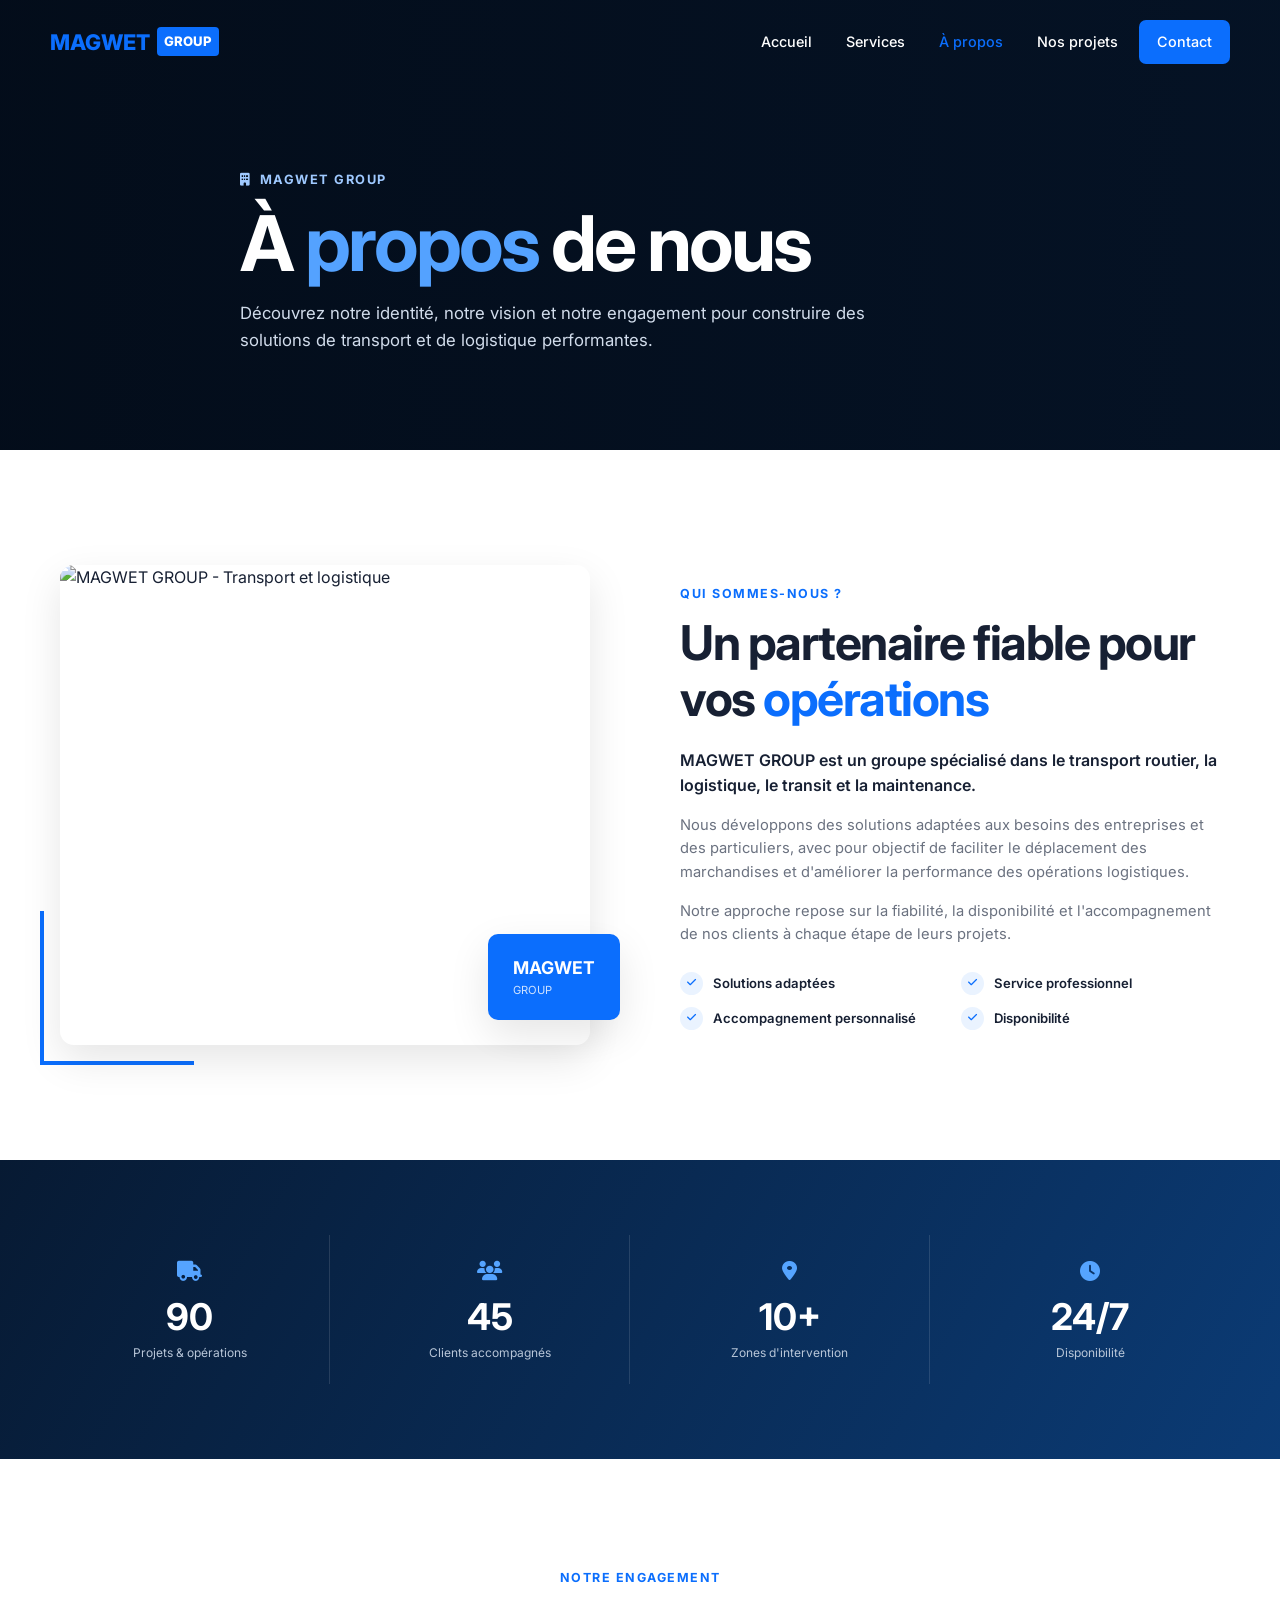
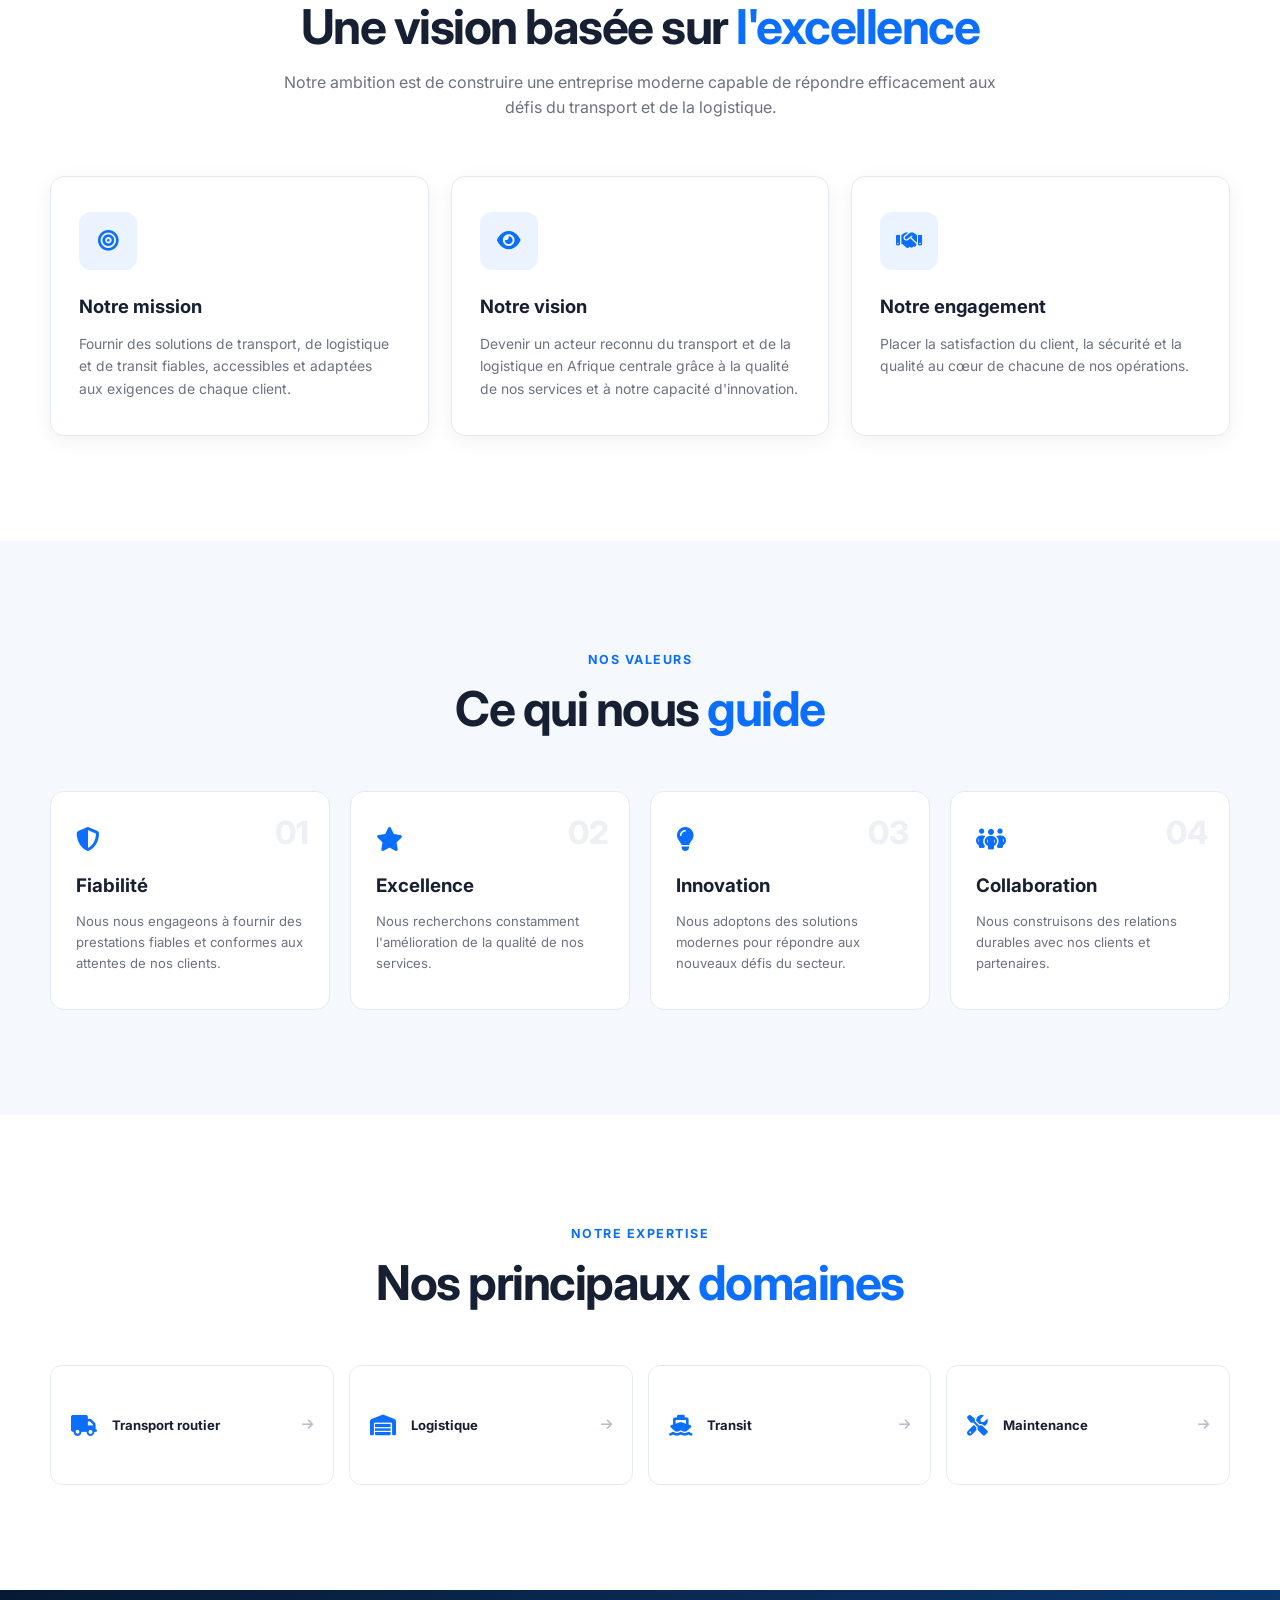
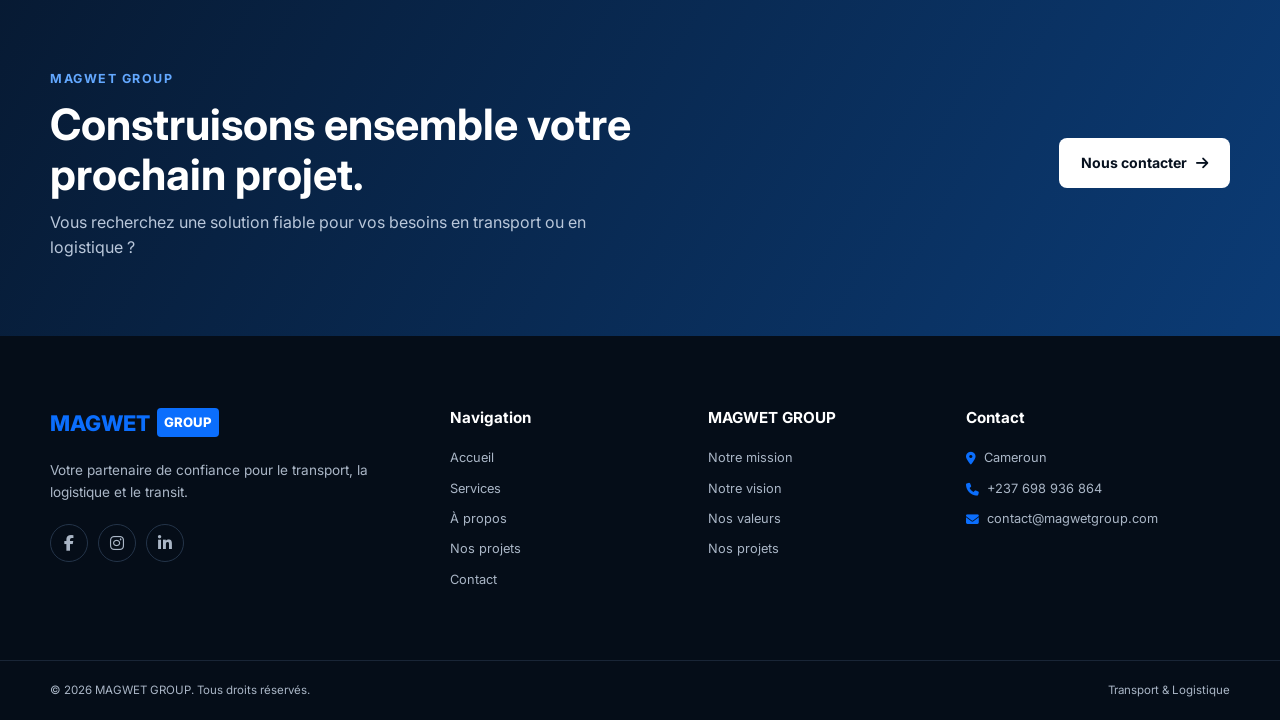
==== a-propos.html @ c66a9881 "Ajout des nouvelles modifications" ====
<!doctype html>

<html lang="fr">
  <head>
    <meta charset="UTF-8" />
    <meta name="viewport" content="width=device-width, initial-scale=1.0" />

    <title>À propos | MAGWET GROUP</title>

    <meta name="description" content="Découvrez MAGWET GROUP, son histoire, ses valeurs et son expertise dans le transport, la logistique, le transit et la maintenance en Afrique centrale." />

    <!-- Google Fonts -->
    <link rel="preconnect" href="https://fonts.googleapis.com" />
    <link rel="preconnect" href="https://fonts.gstatic.com" crossorigin />

    <link href="https://fonts.googleapis.com/css2?family=Inter:wght@400;500;600;700;800&display=swap" rel="stylesheet" />

    <!-- Font Awesome -->
    <link rel="stylesheet" href="https://cdnjs.cloudflare.com/ajax/libs/font-awesome/6.5.2/css/all.min.css" />

    <!-- AOS -->
    <link rel="stylesheet" href="https://unpkg.com/aos@2.3.1/dist/aos.css" />

    <!-- CSS -->
    <link rel="stylesheet" href="assets/css/apropos.css" />
  </head>

  <body>
    <!-- ================= HEADER ================= -->

    <header class="site-header" id="siteHeader">
      <div class="container header-inner">
        <a href="index.html" class="brand">
          <span class="brand-main"> MAGWET </span>

          <span class="brand-sub"> GROUP </span>
        </a>

        <button class="nav-toggle" id="navToggle" aria-label="Ouvrir le menu" aria-expanded="false">
          <i class="fas fa-bars"></i>
        </button>

        <nav class="main-nav">
          <ul class="nav-list" id="navList">
            <li>
              <a href="index.html" class="nav-link"> Accueil </a>
            </li>

            <li>
              <a href="services.html" class="nav-link"> Services </a>
            </li>

            <li>
              <a href="a-propos.html" class="nav-link active"> À propos </a>
            </li>

            <li>
              <a href="nosprojets.html" class="nav-link"> Nos projets </a>
            </li>

            <li>
              <a href="contact.html" class="nav-link nav-contact"> Contact </a>
            </li>
          </ul>
        </nav>
      </div>
    </header>

    <!-- ================= HERO ================= -->

    <section class="page-hero">
      <div class="page-hero-overlay"></div>

      <div class="container page-hero-content" data-aos="fade-up">
        <span class="hero-tag">
          <i class="fas fa-building"></i>

          MAGWET GROUP
        </span>

        <h1>À <span>propos</span> de nous</h1>

        <p>Découvrez notre identité, notre vision et notre engagement pour construire des solutions de transport et de logistique performantes.</p>
      </div>
    </section>

    <!-- ================= PRESENTATION ================= -->

    <main>
      <section class="about-intro section">
        <div class="container about-grid">
          <!-- IMAGE -->

          <div class="about-image" data-aos="fade-right">
            <img src="image/WhatsApp Image 2026-08-10 at 13.00.19.jpeg" alt="MAGWET GROUP - Transport et logistique" loading="lazy" />

            <div class="experience-card">
              <strong> MAGWET </strong>

              <span> GROUP </span>
            </div>
          </div>

          <!-- TEXT -->

          <div class="about-content" data-aos="fade-left">
            <span class="section-tag"> Qui sommes-nous ? </span>

            <h2>Un partenaire fiable pour vos <span>opérations</span></h2>

            <p class="lead">MAGWET GROUP est un groupe spécialisé dans le transport routier, la logistique, le transit et la maintenance.</p>

            <p>Nous développons des solutions adaptées aux besoins des entreprises et des particuliers, avec pour objectif de faciliter le déplacement des marchandises et d'améliorer la performance des opérations logistiques.</p>

            <p>Notre approche repose sur la fiabilité, la disponibilité et l'accompagnement de nos clients à chaque étape de leurs projets.</p>

            <div class="about-highlights">
              <div class="highlight">
                <i class="fas fa-check"></i>

                <span> Solutions adaptées </span>
              </div>

              <div class="highlight">
                <i class="fas fa-check"></i>

                <span> Service professionnel </span>
              </div>

              <div class="highlight">
                <i class="fas fa-check"></i>

                <span> Accompagnement personnalisé </span>
              </div>

              <div class="highlight">
                <i class="fas fa-check"></i>

                <span> Disponibilité </span>
              </div>
            </div>
          </div>
        </div>
      </section>

      <!-- ================= CHIFFRES ================= -->

      <section class="numbers-section">
        <div class="container numbers-grid">
          <div class="number-card" data-aos="fade-up">
            <div class="number-icon">
              <i class="fas fa-truck"></i>
            </div>

            <strong class="counter" data-target="100"> 0 </strong>

            <span> Projets & opérations </span>
          </div>

          <div class="number-card" data-aos="fade-up" data-aos-delay="100">
            <div class="number-icon">
              <i class="fas fa-users"></i>
            </div>

            <strong class="counter" data-target="50"> 0 </strong>

            <span> Clients accompagnés </span>
          </div>

          <div class="number-card" data-aos="fade-up" data-aos-delay="200">
            <div class="number-icon">
              <i class="fas fa-location-dot"></i>
            </div>

            <strong class="counter" data-target="10"> 0 </strong>

            <span> Zones d'intervention </span>
          </div>

          <div class="number-card" data-aos="fade-up" data-aos-delay="300">
            <div class="number-icon">
              <i class="fas fa-clock"></i>
            </div>

            <strong> 24/7 </strong>

            <span> Disponibilité </span>
          </div>
        </div>
      </section>

      <!-- ================= MISSION / VISION ================= -->

      <section class="mission section">
        <div class="container">
          <div class="section-heading" data-aos="fade-up">
            <span class="section-tag"> Notre engagement </span>

            <h2>
              Une vision basée sur
              <span>l'excellence</span>
            </h2>

            <p>Notre ambition est de construire une entreprise moderne capable de répondre efficacement aux défis du transport et de la logistique.</p>
          </div>

          <div class="mission-grid">
            <!-- MISSION -->

            <article class="mission-card" data-aos="fade-up">
              <div class="mission-icon">
                <i class="fas fa-bullseye"></i>
              </div>

              <h3>Notre mission</h3>

              <p>Fournir des solutions de transport, de logistique et de transit fiables, accessibles et adaptées aux exigences de chaque client.</p>
            </article>

            <!-- VISION -->

            <article class="mission-card" data-aos="fade-up" data-aos-delay="100">
              <div class="mission-icon">
                <i class="fas fa-eye"></i>
              </div>

              <h3>Notre vision</h3>

              <p>Devenir un acteur reconnu du transport et de la logistique en Afrique centrale grâce à la qualité de nos services et à notre capacité d'innovation.</p>
            </article>

            <!-- ENGAGEMENT -->

            <article class="mission-card" data-aos="fade-up" data-aos-delay="200">
              <div class="mission-icon">
                <i class="fas fa-handshake"></i>
              </div>

              <h3>Notre engagement</h3>

              <p>Placer la satisfaction du client, la sécurité et la qualité au cœur de chacune de nos opérations.</p>
            </article>
          </div>
        </div>
      </section>

      <!-- ================= VALEURS ================= -->

      <section class="values-section section">
        <div class="container">
          <div class="section-heading" data-aos="fade-up">
            <span class="section-tag"> Nos valeurs </span>

            <h2>
              Ce qui nous
              <span>guide</span>
            </h2>
          </div>

          <div class="values-grid">
            <article class="value-card" data-aos="fade-up">
              <div class="value-number">01</div>

              <i class="fas fa-shield-halved"></i>

              <h3>Fiabilité</h3>

              <p>Nous nous engageons à fournir des prestations fiables et conformes aux attentes de nos clients.</p>
            </article>

            <article class="value-card" data-aos="fade-up" data-aos-delay="100">
              <div class="value-number">02</div>

              <i class="fas fa-star"></i>

              <h3>Excellence</h3>

              <p>Nous recherchons constamment l'amélioration de la qualité de nos services.</p>
            </article>

            <article class="value-card" data-aos="fade-up" data-aos-delay="200">
              <div class="value-number">03</div>

              <i class="fas fa-lightbulb"></i>

              <h3>Innovation</h3>

              <p>Nous adoptons des solutions modernes pour répondre aux nouveaux défis du secteur.</p>
            </article>

            <article class="value-card" data-aos="fade-up" data-aos-delay="300">
              <div class="value-number">04</div>

              <i class="fas fa-people-group"></i>

              <h3>Collaboration</h3>

              <p>Nous construisons des relations durables avec nos clients et partenaires.</p>
            </article>
          </div>
        </div>
      </section>

      <!-- ================= DOMAINES ================= -->

      <section class="expertise section">
        <div class="container">
          <div class="section-heading" data-aos="fade-up">
            <span class="section-tag"> Notre expertise </span>

            <h2>
              Nos principaux
              <span>domaines</span>
            </h2>
          </div>

          <div class="expertise-grid">
            <a href="services.html#transport" class="expertise-card" data-aos="zoom-in">
              <i class="fas fa-truck"></i>

              <span> Transport routier </span>

              <i class="fas fa-arrow-right arrow"></i>
            </a>

            <a href="services.html#logistique" class="expertise-card" data-aos="zoom-in" data-aos-delay="100">
              <i class="fas fa-warehouse"></i>

              <span> Logistique </span>

              <i class="fas fa-arrow-right arrow"></i>
            </a>

            <a href="services.html#transit" class="expertise-card" data-aos="zoom-in" data-aos-delay="200">
              <i class="fas fa-ship"></i>

              <span> Transit </span>

              <i class="fas fa-arrow-right arrow"></i>
            </a>

            <a href="services.html#maintenance" class="expertise-card" data-aos="zoom-in" data-aos-delay="300">
              <i class="fas fa-screwdriver-wrench"></i>

              <span> Maintenance </span>

              <i class="fas fa-arrow-right arrow"></i>
            </a>
          </div>
        </div>
      </section>

      <!-- ================= CTA ================= -->

      <section class="about-cta">
        <div class="container about-cta-content" data-aos="zoom-in">
          <div>
            <span class="section-tag light"> MAGWET GROUP </span>

            <h2>Construisons ensemble votre prochain projet.</h2>

            <p>Vous recherchez une solution fiable pour vos besoins en transport ou en logistique ?</p>
          </div>

          <a href="contact.html" class="btn btn-light">
            Nous contacter

            <i class="fas fa-arrow-right"></i>
          </a>
        </div>
      </section>
    </main>

    <!-- ================= FOOTER ================= -->

    <footer class="site-footer">
      <div class="container footer-grid">
        <div class="footer-brand">
          <a href="index.html" class="brand">
            <span class="brand-main"> MAGWET </span>

            <span class="brand-sub"> GROUP </span>
          </a>

          <p>Votre partenaire de confiance pour le transport, la logistique et le transit.</p>

          <div class="social-links">
            <a href="#" aria-label="Facebook">
              <i class="fab fa-facebook-f"></i>
            </a>

            <a href="#" aria-label="Instagram">
              <i class="fab fa-instagram"></i>
            </a>

            <a href="#" aria-label="LinkedIn">
              <i class="fab fa-linkedin-in"></i>
            </a>
          </div>
        </div>

        <div class="footer-column">
          <h3>Navigation</h3>

          <a href="index.html"> Accueil </a>

          <a href="services.html"> Services </a>

          <a href="a-propos.html"> À propos </a>

          <a href="nosprojets.html"> Nos projets </a>

          <a href="contact.html"> Contact </a>
        </div>

        <div class="footer-column">
          <h3>MAGWET GROUP</h3>

          <a href="#mission"> Notre mission </a>

          <a href="#vision"> Notre vision </a>

          <a href="#valeurs"> Nos valeurs </a>

          <a href="nosprojets.html"> Nos projets </a>
        </div>

        <div class="footer-column">
          <h3>Contact</h3>

          <p>
            <i class="fas fa-location-dot"></i>
            Cameroun
          </p>

          <p>
            <i class="fas fa-phone"></i>
            +237 698 936 864
          </p>

          <p>
            <i class="fas fa-envelope"></i>
            contact@magwetgroup.com
          </p>
        </div>
      </div>

      <div class="footer-bottom">
        <div class="container">
          <p>
            © <span id="year"></span>
            MAGWET GROUP. Tous droits réservés.
          </p>

          <p>Transport & Logistique</p>
        </div>
      </div>
    </footer>

    <!-- ================= BACK TO TOP ================= -->

    <button id="backToTop" class="back-to-top" aria-label="Retour en haut">
      <i class="fas fa-arrow-up"></i>
    </button>

    <!-- AOS -->

    <script src="https://unpkg.com/aos@2.3.1/dist/aos.js"></script>

    <!-- JavaScript -->

    <script src="assets/js/apropos.js"></script>
  </body>
</html>
---- assets/css/apropos.css ----
:root {
--primary: #0b6efd;
--primary-dark: #0758ce;
--dark: #07111f;
--secondary: #071a33;
--text: #172033;
--muted: #6b7280;
--light: #f5f8fc;
--white: #ffffff;
--border: #e5eaf1;

--container: 1180px;

--shadow-sm: 0 5px 20px rgba(0, 0, 0, 0.06);
--shadow-md: 0 15px 40px rgba(0, 0, 0, 0.10);

--radius: 14px;

--transition: all 0.3s ease;


}

/* ================= RESET ================= */

* {
  margin: 0;
  padding: 0;
  box-sizing: border-box;
  }

html {
scroll-behavior: smooth;
}

body {
font-family: "Inter", Arial, sans-serif;


color: var(--text);

background: var(--white);

line-height: 1.6;

overflow-x: hidden;


}

a {
text-decoration: none;
color: inherit;
}

img {
display: block;


max-width: 100%;


}

button {
font-family: inherit;
}

/* ================= CONTAINER ================= */

.container {
width: min(100% - 40px, var(--container));


margin-inline: auto;

}

/* ================= HEADER ================= */

.site-header {
position: fixed;

top: 0;
left: 0;

width: 100%;

z-index: 1000;

padding: 10px 0;

background: transparent;

transition: var(--transition);


}

.site-header.scrolled {
background: rgba(255, 255, 255, 0.97);


backdrop-filter: blur(12px);

box-shadow: 0 5px 25px rgba(0, 0, 0, 0.08);


}

.header-inner {
min-height: 64px;
display: flex;

align-items: center;

justify-content: space-between;

}

/* ================= BRAND ================= */

.brand {
display: flex;


align-items: center;

gap: 7px;

font-weight: 800;
}

.brand-main {
color: var(--primary);


font-size: 1.35rem;


}

.brand-sub {
padding: 4px 7px;


border-radius: 4px;

background: var(--primary);

color: var(--white);

font-size: 0.82rem;


}

/* ================= NAVIGATION ================= */

.nav-list {
display: flex;


align-items: center;

gap: 8px;

list-style: none;
}

.nav-link {
display: block;

padding: 10px 13px;

color: var(--white);

font-size: 0.9rem;

font-weight: 500;

transition: var(--transition);


}

.site-header.scrolled .nav-link {
color: var(--text);
}

.nav-link:hover,
.nav-link.active {
color: var(--primary) !important;
}

.nav-contact {
padding-inline: 18px;


border-radius: 7px;

background: var(--primary);

color: var(--white) !important;


}

.nav-contact:hover {
background: var(--primary-dark);


color: var(--white) !important;


}

/* ================= MOBILE NAV ================= */

.nav-toggle {
display: none;

border: 0;

background: transparent;

color: var(--white);

font-size: 1.3rem;

cursor: pointer;


}

.site-header.scrolled .nav-toggle {
color: var(--dark);
}

/* ================= HERO ================= */

.page-hero {
min-height: 450px;


position: relative;

display: flex;

align-items: center;

color: var(--white);

background: var(--secondary);

isolation: isolate;


}

.page-hero::after {
content: "";

position: absolute;

inset: 0;

z-index: -2;

background-image:
    url("../../image/WhatsApp Image 2026-08-10 at 13.00.19.jpeg");

background-size: cover;

background-position: center;

opacity: 0.35;


}

.page-hero-overlay {
position: absolute;


inset: 0;

z-index: -1;

background:
    linear-gradient(
        90deg,
        rgba(3, 12, 25, 0.95),
        rgba(3, 12, 25, 0.55)
    );


}

.page-hero-content {
max-width: 800px;


padding-top: 70px;


}

.hero-tag {
display: inline-flex;


align-items: center;

gap: 8px;

margin-bottom: 15px;

color: #9fc9ff;

font-size: 0.8rem;

font-weight: 700;

letter-spacing: 1.5px;

text-transform: uppercase;


}

.page-hero h1 {
margin-bottom: 18px;


font-size: clamp(3rem, 6vw, 5rem);

line-height: 1;

letter-spacing: -3px;


}

.page-hero h1 span {
color: #54a2ff;
}

.page-hero p {
max-width: 650px;


color: #d1dceb;

font-size: 1.05rem;


}

/* ================= SECTION ================= */

.section {
padding: 105px 0;
}

.section-tag {
display: inline-block;


margin-bottom: 11px;

color: var(--primary);

font-size: 0.78rem;

font-weight: 700;

letter-spacing: 1.5px;

text-transform: uppercase;


}

.section-heading {
max-width: 720px;


margin: 0 auto 55px;

text-align: center;


}

.section-heading h2 {
margin-bottom: 15px;

font-size: clamp(2rem, 4vw, 3rem);

line-height: 1.15;

letter-spacing: -1.5px;


}

.section-heading h2 span {
color: var(--primary);
}

.section-heading p {
color: var(--muted);
}

/* ================= ABOUT INTRO ================= */

.about-intro {
background: var(--white);
}

.about-grid {
display: grid;


grid-template-columns:
    1fr 1fr;

align-items: center;

gap: 80px;


}

.about-image {
position: relative;


padding: 10px;


}

.about-image::before {
content: "";


position: absolute;

left: -10px;
bottom: -10px;

width: 150px;
height: 150px;

border-left: 4px solid var(--primary);
border-bottom: 4px solid var(--primary);

z-index: 0;


}

.about-image img {
position: relative;


z-index: 1;

width: 100%;

height: 480px;

object-fit: cover;

border-radius: var(--radius);

box-shadow: var(--shadow-md);


}

.experience-card {
position: absolute;


right: -20px;
bottom: 35px;

z-index: 2;

display: flex;

flex-direction: column;

padding: 20px 25px;

border-radius: 10px;

background: var(--primary);

color: var(--white);

box-shadow: var(--shadow-md);


}

.experience-card strong {
    font-size: 1.1rem;
}

.experience-card span {
font-size: 0.7rem;


opacity: 0.8;


}

.about-content h2 {
margin-bottom: 22px;


font-size: clamp(2rem, 4vw, 3rem);

line-height: 1.15;

letter-spacing: -1.5px;


}

.about-content h2 span {
color: var(--primary);
}

.about-content p {
margin-bottom: 15px;


color: var(--muted);

font-size: 0.92rem;


}

.about-content .lead {
color: var(--text);


font-size: 1rem;

font-weight: 600;


}

/* ================= HIGHLIGHTS ================= */

.about-highlights {
display: grid;


grid-template-columns:
    repeat(2, 1fr);

gap: 12px;

margin-top: 25px;


}

.highlight {
display: flex;


align-items: center;

gap: 10px;

color: var(--text);

font-size: 0.82rem;

font-weight: 600;


}

.highlight i {
width: 23px;
height: 23px;


display: grid;

place-items: center;

border-radius: 50%;

background: #eaf3ff;

color: var(--primary);

font-size: 0.65rem;


}

/* ================= NUMBERS ================= */

.numbers-section {
padding: 75px 0;


background:
    linear-gradient(
        120deg,
        #071a33,
        #0b3b75
    );

color: var(--white);


}

.numbers-grid {
display: grid;


grid-template-columns:
    repeat(4, 1fr);

gap: 20px;


}

.number-card {
padding: 20px;


text-align: center;

border-right: 1px solid rgba(255, 255, 255, 0.12);


}

.number-card:last-child {
border-right: 0;
}

.number-icon {
margin-bottom: 12px;


color: #55a4ff;

font-size: 1.25rem;

}

.number-card strong {
display: block;

margin-bottom: 3px;

font-size: 2.3rem;

line-height: 1;


}

.number-card span {
color: #b8c6d8;


font-size: 0.75rem;


}

/* ================= MISSION ================= */

.mission {
background: var(--white);
}

.mission-grid {
display: grid;


grid-template-columns:
    repeat(3, 1fr);

gap: 22px;


}

.mission-card {
padding: 35px 28px;


border: 1px solid var(--border);

border-radius: var(--radius);

background: var(--white);

box-shadow: var(--shadow-sm);

transition: var(--transition);


}

.mission-card:hover {
transform: translateY(-7px);


border-color: transparent;

box-shadow: var(--shadow-md);


}

.mission-icon {
width: 58px;
height: 58px;


display: grid;

place-items: center;

margin-bottom: 22px;

border-radius: 12px;

background: #eaf3ff;

color: var(--primary);

font-size: 1.3rem;


}

.mission-card h3 {
margin-bottom: 12px;


font-size: 1.15rem;


}

.mission-card p {
color: var(--muted);


font-size: 0.87rem;


}

/* ================= VALUES ================= */

.values-section {
background: var(--light);
}

.values-grid {
display: grid;


grid-template-columns:
    repeat(4, 1fr);

gap: 20px;


}

.value-card {
position: relative;


overflow: hidden;

padding: 35px 25px;

border: 1px solid var(--border);

border-radius: var(--radius);

background: var(--white);

transition: var(--transition);


}

.value-card:hover {
transform: translateY(-7px);


box-shadow: var(--shadow-md);


}

.value-number {
position: absolute;


top: 15px;
right: 20px;

color: #edf1f6;

font-size: 2rem;

font-weight: 800;


}

.value-card > i {
margin-bottom: 20px;


color: var(--primary);

font-size: 1.5rem;


}

.value-card h3 {
margin-bottom: 10px;
}

.value-card p {
color: var(--muted);


font-size: 0.82rem;


}

/* ================= EXPERTISE ================= */

.expertise {
background: var(--white);
}

.expertise-grid {
display: grid;


grid-template-columns:
    repeat(4, 1fr);

gap: 15px;


}

.expertise-card {
min-height: 120px;


display: flex;

align-items: center;

gap: 15px;

padding: 20px;

border: 1px solid var(--border);

border-radius: 12px;

background: var(--white);

transition: var(--transition);


}

.expertise-card > i:first-child {
color: var(--primary);


font-size: 1.3rem;


}

.expertise-card span {
flex: 1;


font-size: 0.82rem;

font-weight: 700;


}

.expertise-card .arrow {
color: #b6c0ce;


font-size: 0.8rem;

transition: var(--transition);


}

.expertise-card:hover {
border-color: var(--primary);


box-shadow: var(--shadow-sm);

transform: translateY(-4px);


}

.expertise-card:hover .arrow {
color: var(--primary);


transform: translateX(5px);


}

/* ================= CTA ================= */

.about-cta {
padding: 75px 0;


background:
    linear-gradient(
        120deg,
        #071a33,
        #0b3b75
    );

color: var(--white);


}

.about-cta-content {
display: flex;


align-items: center;

justify-content: space-between;

gap: 40px;


}

.about-cta h2 {
max-width: 700px;


margin-bottom: 10px;

font-size: clamp(1.8rem, 4vw, 2.7rem);

line-height: 1.15;


}

.about-cta p {
max-width: 600px;


color: #b9c7da;

}

.section-tag.light {
color: #63a8ff;
}

.btn {
display: inline-flex;

align-items: center;

justify-content: center;

gap: 9px;

min-height: 50px;

padding: 0 22px;

border-radius: 8px;

font-size: 0.88rem;

font-weight: 700;

transition: var(--transition);


}

.btn-light {
flex-shrink: 0;


background: var(--white);

color: var(--dark);


}

.btn-light:hover {
background: #eaf3ff;


transform: translateY(-3px);

}

/* ================= FOOTER ================= */

.site-footer {
background: #050d18;


color: #aab6c6;


}

.footer-grid {
display: grid;


grid-template-columns:
    1.7fr 1fr 1fr 1.3fr;

gap: 55px;

padding: 70px 0;


}

.footer-brand p {
max-width: 320px;

margin: 20px 0;

font-size: 0.85rem;


}

.footer-column {
display: flex;


flex-direction: column;

gap: 10px;


}

.footer-column h3 {
margin-bottom: 8px;


color: var(--white);

font-size: 0.95rem;


}

.footer-column a,
.footer-column p {
font-size: 0.8rem;
}

.footer-column a {
transition: var(--transition);
}

.footer-column a:hover {
color: var(--primary);
}

.footer-column p {
display: flex;

align-items: flex-start;

gap: 8px;


}

.footer-column p i {
margin-top: 5px;

color: var(--primary);


}

/* ================= SOCIAL ================= */

.social-links {
display: flex;


gap: 10px;


}

.social-links a {
width: 38px;
height: 38px;


display: grid;

place-items: center;

border: 1px solid #243449;

border-radius: 50%;

color: #aab6c6;

transition: var(--transition);


}

.social-links a:hover {
background: var(--primary);


border-color: var(--primary);

color: var(--white);

transform: translateY(-3px);


}

/* ================= FOOTER BOTTOM ================= */

.footer-bottom {
border-top: 1px solid #192536;


padding: 20px 0;

}

.footer-bottom .container {
display: flex;


align-items: center;

justify-content: space-between;

gap: 20px;


}

.footer-bottom p {
font-size: 0.72rem;
}

/* ================= BACK TO TOP ================= */

.back-to-top {
position: fixed;


right: 25px;
bottom: 25px;

width: 48px;
height: 48px;

display: grid;

place-items: center;

border: 0;

border-radius: 50%;

background: var(--primary);

color: var(--white);

cursor: pointer;

opacity: 0;

visibility: hidden;

transform: translateY(15px);

box-shadow:
    0 8px 25px rgba(11, 110, 253, 0.3);

transition: var(--transition);

z-index: 900;


}

.back-to-top.show {
opacity: 1;


visibility: visible;

transform: translateY(0);


}

.back-to-top:hover {
background: var(--primary-dark);


transform: translateY(-3px);


}

/* ================= RESPONSIVE ================= */

@media (max-width: 1050px) {


.about-grid {
    gap: 45px;
}

.values-grid {
    grid-template-columns:
        repeat(2, 1fr);
}

.expertise-grid {
    grid-template-columns:
        repeat(2, 1fr);
}

.footer-grid {
    grid-template-columns:
        repeat(2, 1fr);
}


}

@media (max-width: 850px) {

.nav-toggle {
    display: block;
}

.nav-list {
    position: fixed;

    top: 84px;
    right: 20px;

    width: 260px;

    display: flex;

    flex-direction: column;

    align-items: stretch;

    padding: 12px;

    background: var(--white);

    border-radius: 12px;

    box-shadow: var(--shadow-md);

    opacity: 0;

    visibility: hidden;

    transform: translateY(-10px);

    transition: var(--transition);
}

.nav-list.open {
    opacity: 1;

    visibility: visible;

    transform: translateY(0);
}

.nav-link {
    color: var(--text) !important;

    padding: 12px 15px;
}

.nav-contact {
    text-align: center;
}

.about-grid {
    grid-template-columns: 1fr;
}

.about-image {
    max-width: 650px;

    margin: 0 auto;
}

.mission-grid {
    grid-template-columns:
        repeat(2, 1fr);
}

.numbers-grid {
    grid-template-columns:
        repeat(2, 1fr);
}

.number-card:nth-child(2) {
    border-right: 0;
}

.number-card:nth-child(-n + 2) {
    border-bottom: 1px solid rgba(255, 255, 255, 0.12);
}

.about-cta-content {
    flex-direction: column;

    align-items: flex-start;
}

}

@media (max-width: 600px) {

.container {
    width: min(100% - 30px, var(--container));
}

.page-hero {
    min-height: 400px;
}

.page-hero h1 {
    font-size: 3rem;

    letter-spacing: -2px;
}

.section {
    padding: 75px 0;
}

.about-image img {
    height: 350px;
}

.experience-card {
    right: 5px;

    bottom: 20px;
}

.about-highlights {
    grid-template-columns: 1fr;
}

.numbers-grid {
    grid-template-columns: 1fr;
}

.number-card {
    border-right: 0 !important;

    border-bottom:
        1px solid rgba(255, 255, 255, 0.12);
}

.number-card:last-child {
    border-bottom: 0;
}

.mission-grid,
.values-grid,
.expertise-grid {
    grid-template-columns: 1fr;
}

.footer-grid {
    grid-template-columns: 1fr;

    gap: 35px;

    padding: 55px 0;
}

.footer-bottom .container {
    flex-direction: column;

    text-align: center;
}

.back-to-top {
    right: 15px;

    bottom: 15px;
}

}
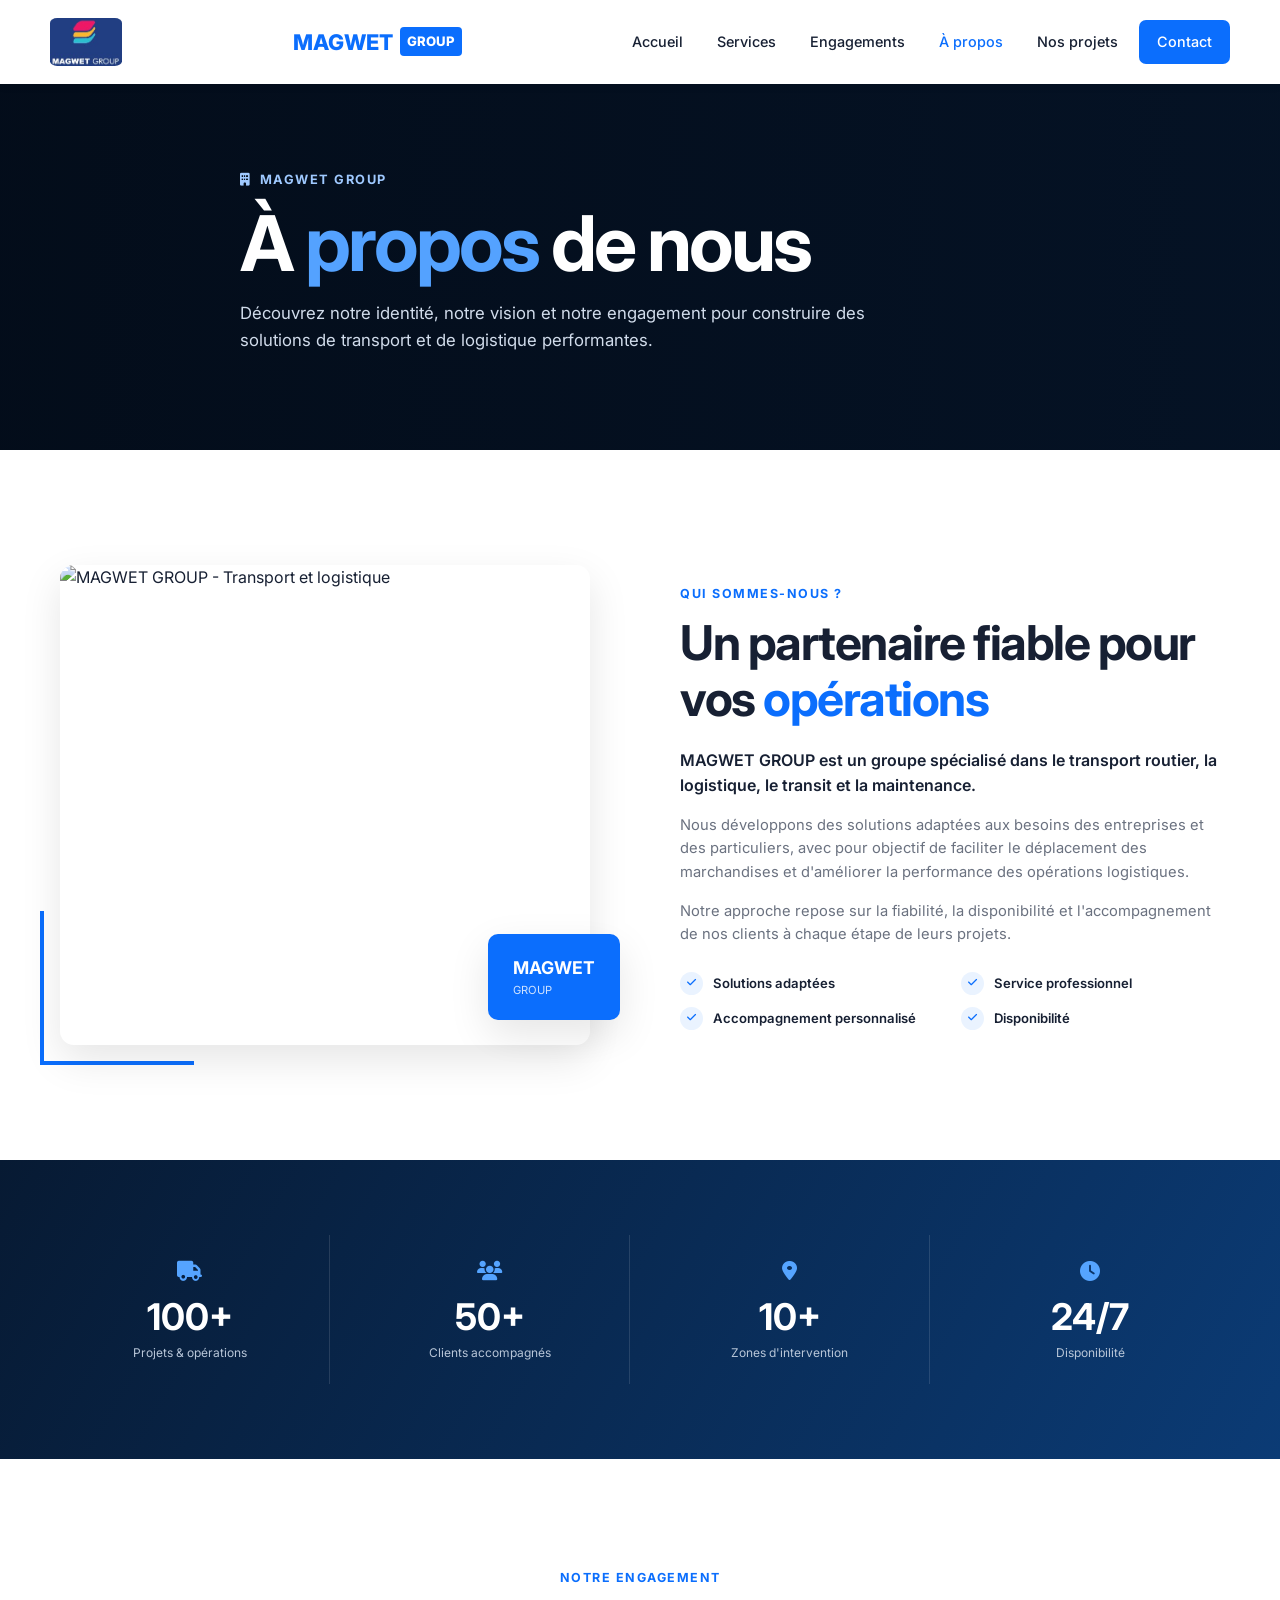
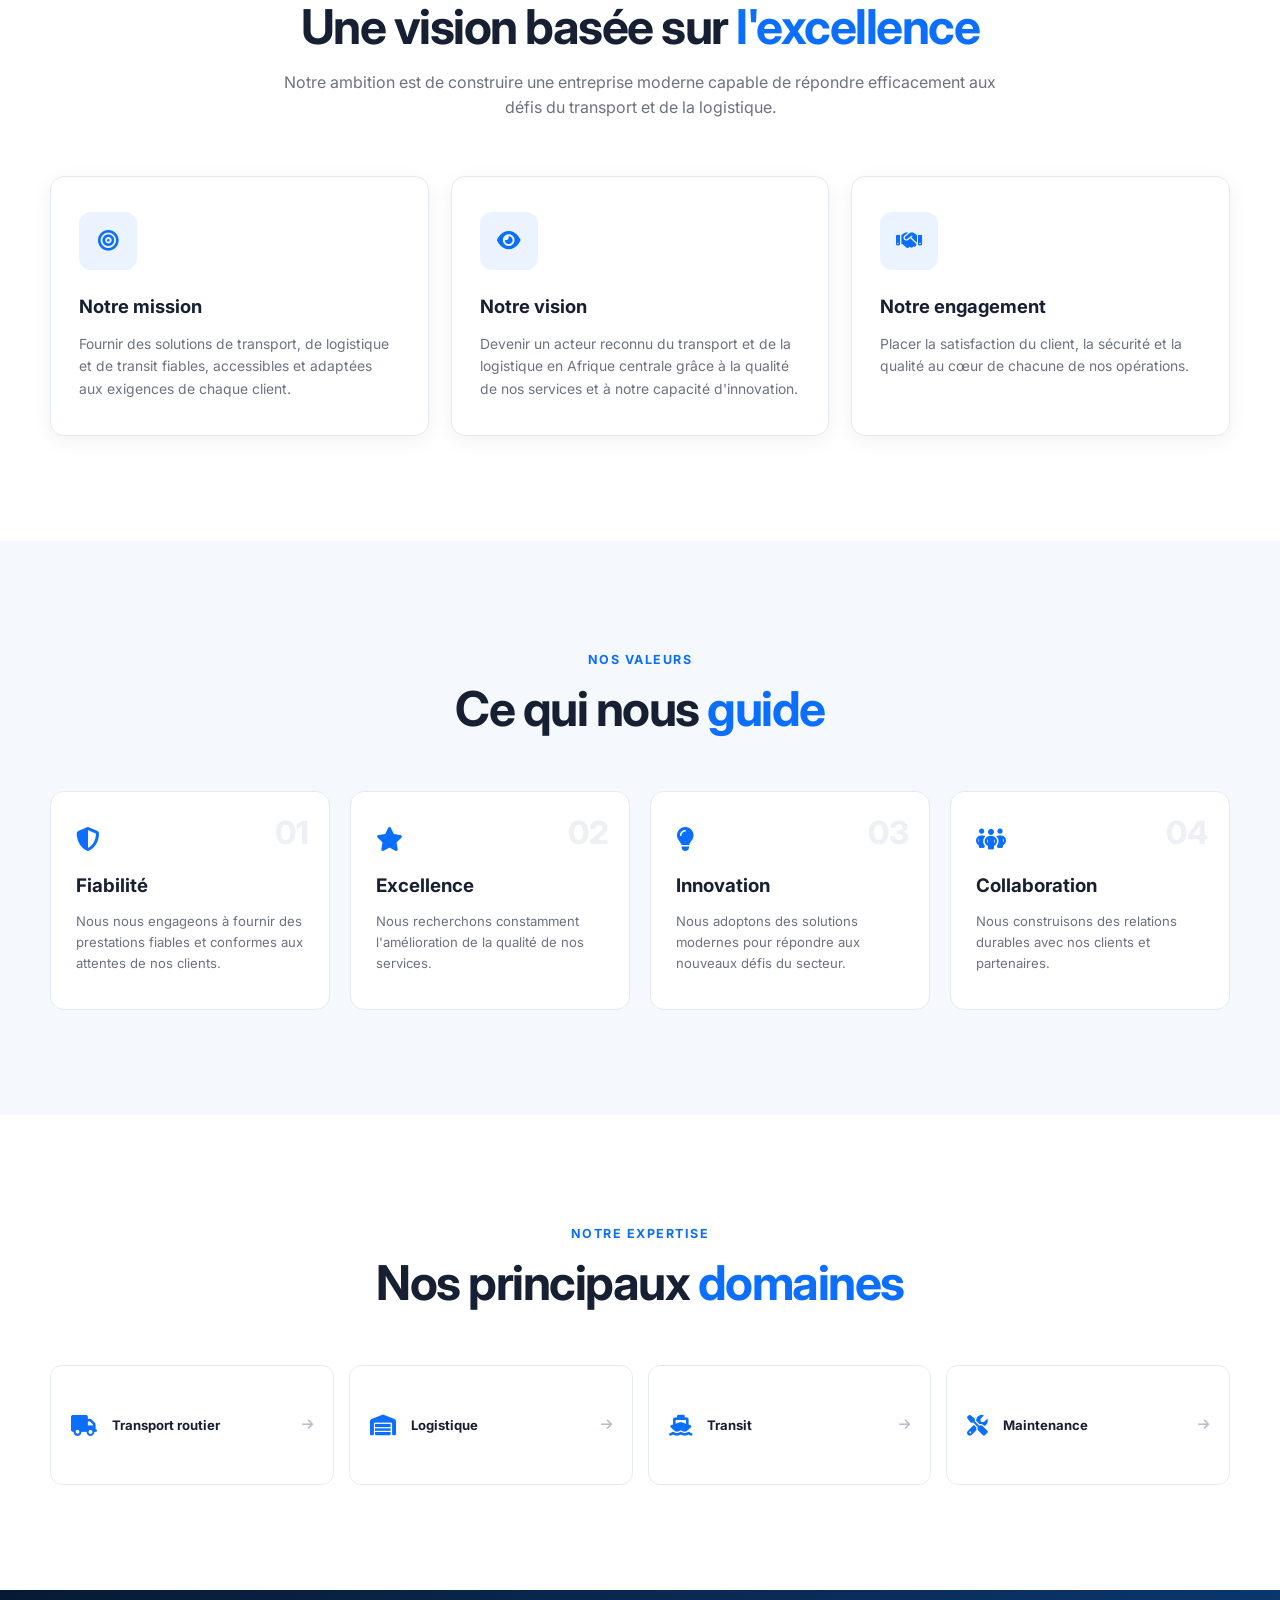
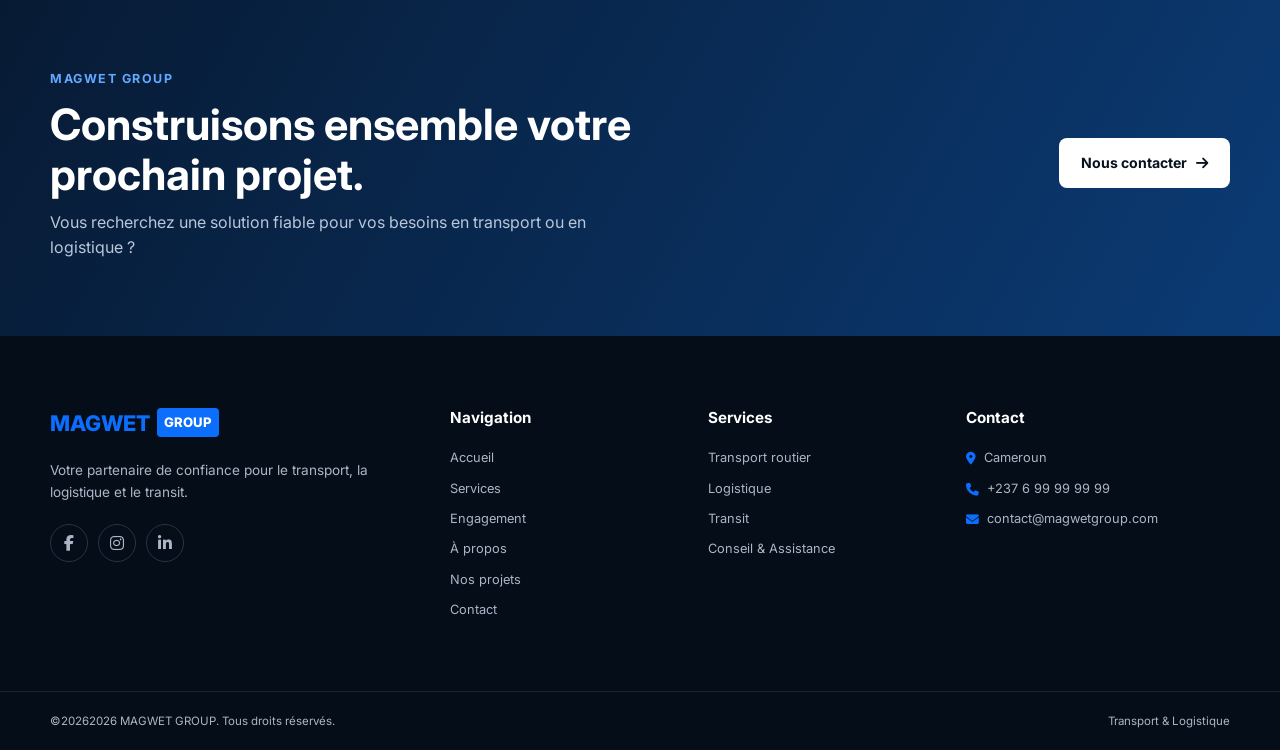
==== commit f890a48c: "feat : amelioration du projet" ====
--- a/a-propos.html
+++ b/a-propos.html
@@ -30,6 +30,7 @@
 
     <header class="site-header" id="siteHeader">
       <div class="container header-inner">
+        <img src="assets/image/WhatsApp Image 2026-08-10 at 15.58.47.jpeg" alt="Logo MAGWET GROUP" class="logo" />
         <a href="index.html" class="brand">
           <span class="brand-main"> MAGWET </span>
 
@@ -48,6 +49,10 @@
 
             <li>
               <a href="services.html" class="nav-link"> Services </a>
+            </li>
+
+            <li>
+              <a href="engagement.html" class="nav-link"> Engagements </a>
             </li>
 
             <li>
@@ -371,15 +376,13 @@
       </section>
     </main>
 
-    <!-- ================= FOOTER ================= -->
-
+   <!-- ================= FOOTER ================= -->
     <footer class="site-footer">
       <div class="container footer-grid">
         <div class="footer-brand">
-          <a href="index.html" class="brand">
-            <span class="brand-main"> MAGWET </span>
-
-            <span class="brand-sub"> GROUP </span>
+          <a href="index.html" class="brand footer-logo">
+            <span class="brand-main">MAGWET</span>
+            <span class="brand-sub">GROUP</span>
           </a>
 
           <p>Votre partenaire de confiance pour le transport, la logistique et le transit.</p>
@@ -389,11 +392,11 @@
               <i class="fab fa-facebook-f"></i>
             </a>
 
-            <a href="#" aria-label="Instagram">
+            <a href="https://www.instagram.com/accounts/edit/" aria-label="Instagram">
               <i class="fab fa-instagram"></i>
             </a>
 
-            <a href="#" aria-label="LinkedIn">
+            <a href="https://www.linkedin.com/company/magwet-group" aria-label="LinkedIn">
               <i class="fab fa-linkedin-in"></i>
             </a>
           </div>
@@ -402,27 +405,24 @@
         <div class="footer-column">
           <h3>Navigation</h3>
 
-          <a href="index.html"> Accueil </a>
-
-          <a href="services.html"> Services </a>
-
-          <a href="a-propos.html"> À propos </a>
-
-          <a href="nosprojets.html"> Nos projets </a>
-
-          <a href="contact.html"> Contact </a>
+          <a href="index.html">Accueil</a>
+          <a href="services.html">Services</a>
+          <a href="engagement.html">Engagement</a>
+          <a href="a-propos.html">À propos</a>
+          <a href="nosprojets.html">Nos projets</a>
+          <a href="contact.html">Contact</a>
         </div>
 
         <div class="footer-column">
-          <h3>MAGWET GROUP</h3>
-
-          <a href="#mission"> Notre mission </a>
-
-          <a href="#vision"> Notre vision </a>
-
-          <a href="#valeurs"> Nos valeurs </a>
-
-          <a href="nosprojets.html"> Nos projets </a>
+          <h3>Services</h3>
+
+          <a href="services.html#transport"> Transport routier </a>
+
+          <a href="services.html#logistique"> Logistique </a>
+
+          <a href="services.html#transit"> Transit </a>
+
+          <a href="contact.html"> Conseil & Assistance </a>
         </div>
 
         <div class="footer-column">
@@ -435,12 +435,12 @@
 
           <p>
             <i class="fas fa-phone"></i>
-            +237 698 936 864
+            <a href="tel:+237 6 99 99 99 99">+237 6 99 99 99 99</a>
           </p>
 
           <p>
             <i class="fas fa-envelope"></i>
-            contact@magwetgroup.com
+            <a href="mailto:contact@magwetgroup.com">contact@magwetgroup.com</a>
           </p>
         </div>
       </div>
@@ -448,7 +448,7 @@
       <div class="footer-bottom">
         <div class="container">
           <p>
-            © <span id="year"></span>
+            ©2026<span id="year"></span>
             MAGWET GROUP. Tous droits réservés.
           </p>
 
--- a/assets/css/apropos.css
+++ b/assets/css/apropos.css
@@ -35,8 +35,6 @@
 
 body {
 font-family: "Inter", Arial, sans-serif;
-
-
 color: var(--text);
 
 background: var(--white);
@@ -90,7 +88,8 @@
 
 padding: 10px 0;
 
-background: transparent;
+background: var(--white, #ffffff);
+box-shadow: 0 2px 10px rgba(0, 0, 0, 0.05);
 
 transition: var(--transition);
 
@@ -118,6 +117,15 @@
 
 }
 
+.logo {
+width: 72px;
+height: 48px;
+border-radius: 10%;
+object-fit: cover;
+margin-right: 14px;
+flex: 0 0 auto;
+}
+
 /* ================= BRAND ================= */
 
 .brand {
@@ -173,7 +181,7 @@
 
 padding: 10px 13px;
 
-color: var(--white);
+color: var(--text);
 
 font-size: 0.9rem;
 
@@ -224,7 +232,7 @@
 
 background: transparent;
 
-color: var(--white);
+color: var(--dark);
 
 font-size: 1.3rem;
 
@@ -1301,8 +1309,36 @@
 
 @media (max-width: 850px) {
 
+.header-inner {
+    justify-content: flex-start;
+    position: relative;
+}
+
+.logo {
+    width: 58px;
+    height: 40px;
+    margin-right: 10px;
+}
+
+.brand {
+    margin-right: auto;
+    gap: 5px;
+    min-width: 0;
+}
+
+.brand-main {
+    font-size: 1.05rem;
+}
+
+.brand-sub {
+    font-size: 0.72rem;
+    padding: 3px 5px;
+}
+
 .nav-toggle {
     display: block;
+    position: absolute;
+    right: 0;
 }
 
 .nav-list {
@@ -1465,4 +1501,4 @@
     bottom: 15px;
 }
 
-}
+}
